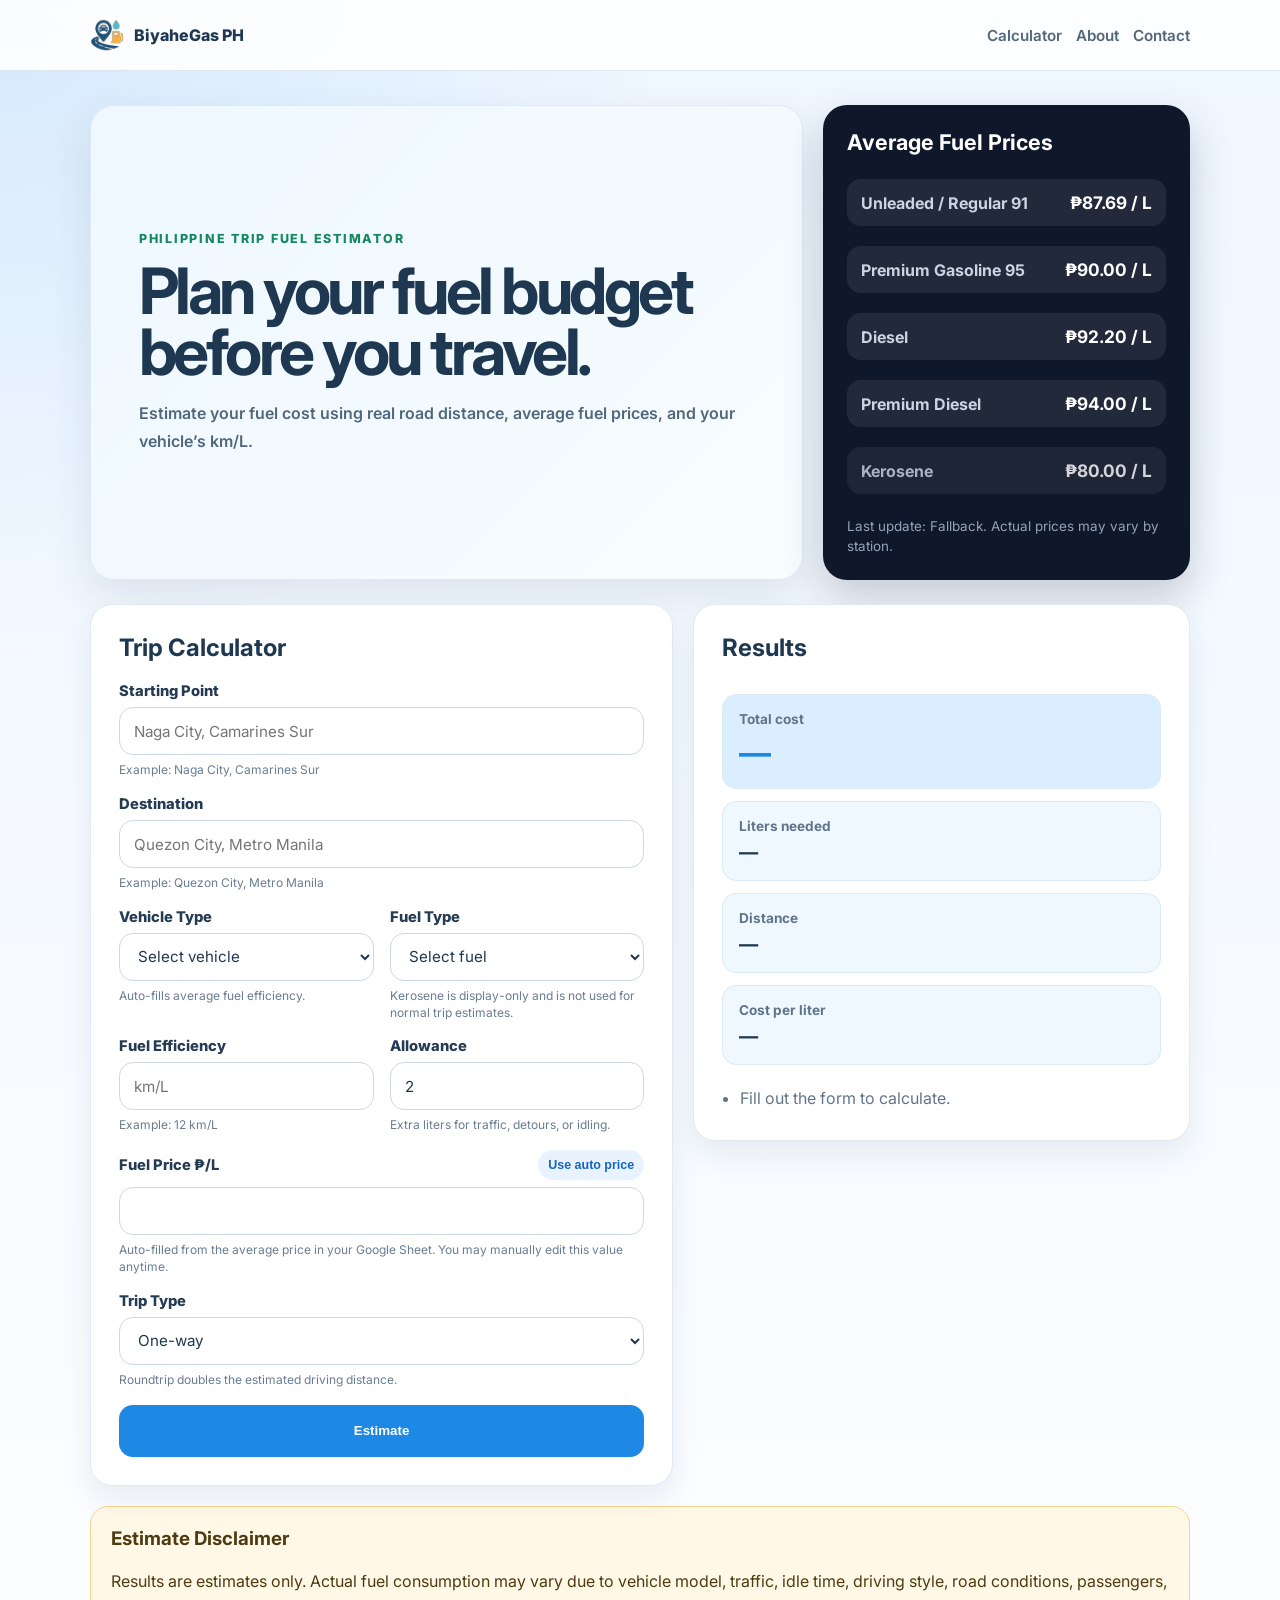
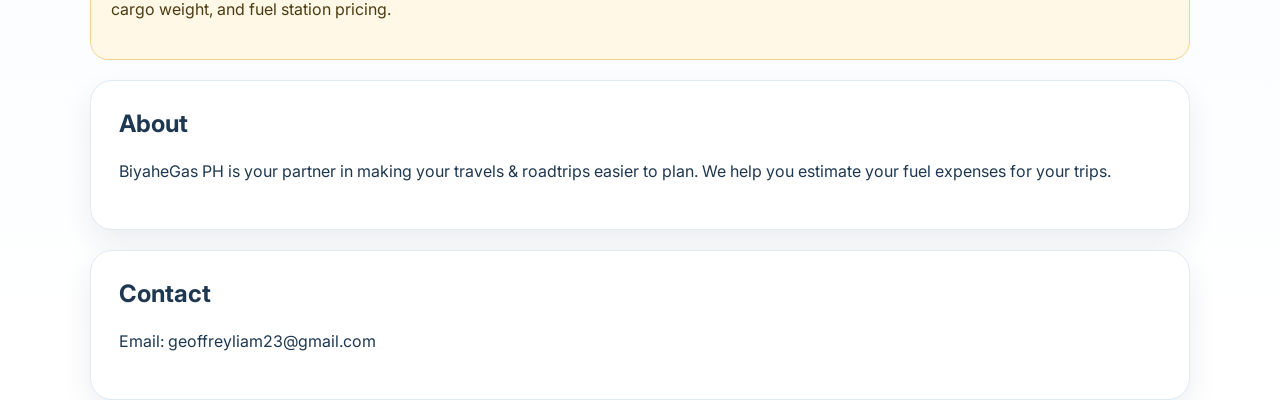
==== index.html @ b7830b13 "Add files via upload" ====
<!DOCTYPE html>
<html lang="en">
<head>
  <meta charset="UTF-8" />
  <meta name="viewport" content="width=device-width, initial-scale=1.0"/>
  <title>BiyaheGas PH</title>

  <link rel="icon" href="Photos/favicon.png" sizes="any">
  <link rel="apple-touch-icon" href="Photos/BG-Logo.png">

  <link href="https://fonts.googleapis.com/css2?family=Inter:wght@400;600;800&display=swap" rel="stylesheet">
  <link rel="stylesheet" href="style.css">
</head>

<body>

<header class="topbar">
  <div class="wrap topbar-inner">

    <a href="/" class="logo">
      <img src="Photos/BG-Icon-Transparent-Logo.svg" alt="BiyaheGas PH logo" class="logo-img">
      <span class="logo-text">BiyaheGas PH</span>
    </a>

    <nav>
      <a href="#calculator">Calculator</a>
      <a href="#about">About</a>
      <a href="#contact">Contact</a>
    </nav>

  </div>
</header>

<section class="hero wrap">
  <div class="hero-grid">

    <div class="hero-card">
      <p class="tag">PHILIPPINE TRIP FUEL ESTIMATOR</p>
      <h1>Plan your fuel budget before you travel.</h1>
      <p class="hero-text">
        Estimate your fuel cost using real road distance, average fuel prices, and your vehicle’s km/L.
      </p>
    </div>

    <div class="fuel-board">
      <h3>Average Fuel Prices</h3>

      <div class="price-row">
        <span>Unleaded / Regular 91</span>
        <strong id="boardUnleaded">—</strong>
      </div>

      <div class="price-row">
        <span>Premium Gasoline 95</span>
        <strong id="boardPremium">—</strong>
      </div>

      <div class="price-row">
        <span>Diesel</span>
        <strong id="boardDiesel">—</strong>
      </div>

      <div class="price-row">
        <span>Premium Diesel</span>
        <strong id="boardPremiumDiesel">—</strong>
      </div>

      <div class="price-row display-only">
        <span>Kerosene</span>
        <strong id="boardKerosene">—</strong>
      </div>

      <p id="boardUpdatedAt" class="board-note">
        Loading fuel prices...
      </p>
    </div>

  </div>
</section>

<section id="calculator" class="wrap main-grid">

  <div class="card">
    <h2>Trip Calculator</h2>

    <form id="tripForm">

      <div class="field full">
        <label for="origin">Starting Point</label>
        <input id="origin" required placeholder="Naga City, Camarines Sur">
        <small>Example: Naga City, Camarines Sur</small>
      </div>

      <div class="field full">
        <label for="destination">Destination</label>
        <input id="destination" required placeholder="Quezon City, Metro Manila">
        <small>Example: Quezon City, Metro Manila</small>
      </div>

      <div class="field">
        <label for="vehicleType">Vehicle Type</label>
        <select id="vehicleType" required>
          <option value="">Select vehicle</option>
          <option value="motorcycle">Motorcycle</option>
          <option value="tricycle">Tricycle</option>
          <option value="micro">Micro Car</option>
          <option value="hatchback">Hatchback</option>
          <option value="sedan">Sedan</option>
          <option value="wagon">Wagon</option>
          <option value="coupe">Coupe</option>
          <option value="crossover">Crossover</option>
          <option value="mpv">MPV</option>
          <option value="suv">SUV</option>
          <option value="pickup">Pick-Up</option>
          <option value="offroader">Off-Roader</option>
          <option value="van">Van</option>
          <option value="minibus">Mini Bus</option>
          <option value="bus">Bus</option>
          <option value="lighttruck">Light Truck</option>
          <option value="truck">Truck</option>
          <option value="heavytruck">Heavy Truck</option>
        </select>
        <small>Auto-fills average fuel efficiency.</small>
      </div>

      <div class="field">
        <label for="fuelType">Fuel Type</label>
        <select id="fuelType" required>
          <option value="">Select fuel</option>
          <option value="unleaded">Unleaded / Regular 91</option>
          <option value="premium">Premium Gasoline 95</option>
          <option value="diesel">Diesel</option>
          <option value="premium_diesel">Premium Diesel</option>
        </select>
        <small>Kerosene is display-only and is not used for normal trip estimates.</small>
      </div>

      <div class="input-row">
        <div class="field">
          <label for="kmPerLiter">Fuel Efficiency</label>
          <input id="kmPerLiter" type="number" min="1" step="0.1" placeholder="km/L" required>
          <small>Example: 12 km/L</small>
        </div>

        <div class="field">
          <label for="allowanceLiters">Allowance</label>
          <input id="allowanceLiters" type="number" min="0" step="0.1" value="2" required>
          <small>Extra liters for traffic, detours, or idling.</small>
        </div>
      </div>

      <div class="field full price-field">
        <div class="label-row">
          <label for="fuelPrice">Fuel Price ₱/L</label>
          <button id="resetAutoPriceBtn" type="button" class="small-btn">Use auto price</button>
        </div>

        <input id="fuelPrice" type="number" min="1" step="0.01" required>
        <small>
          Auto-filled from the average price in your Google Sheet. You may manually edit this value anytime.
        </small>
      </div>

      <div class="field full">
        <label for="tripType">Trip Type</label>
        <select id="tripType" required>
          <option value="one_way">One-way</option>
          <option value="roundtrip">Roundtrip</option>
        </select>
        <small>Roundtrip doubles the estimated driving distance.</small>
      </div>

      <button type="submit">Estimate</button>

    </form>

    <div id="errorBox" class="error-box hidden"></div>
  </div>

  <div class="card results">
    <h2>Results</h2>

    <div class="result-box main">
      <span>Total cost</span>
      <strong id="costValue">—</strong>
    </div>

    <div class="result-box">
      <span>Liters needed</span>
      <strong id="litersValue">—</strong>
    </div>

    <div class="result-box">
      <span>Distance</span>
      <strong id="distanceValue">—</strong>
    </div>

    <div class="result-box">
      <span>Cost per liter</span>
      <strong id="priceValue">—</strong>
    </div>

    <ul id="detailsList" class="details-list">
      <li>Fill out the form to calculate.</li>
    </ul>
  </div>

</section>

<section class="wrap disclaimer-box">
  <h3>Estimate Disclaimer</h3>
  <p>
    Results are estimates only. Actual fuel consumption may vary due to vehicle model,
    traffic, idle time, driving style, road conditions, passengers, cargo weight, and fuel station pricing.
  </p>
</section>

<section id="about" class="wrap card info-card">
  <h2>About</h2>
  <p>
    BiyaheGas PH is your partner in making your travels & roadtrips easier to plan. We help you estimate your fuel expenses for your trips.
  </p>
</section>

<section id="contact" class="wrap card info-card">
  <h2>Contact</h2>
  <p>Email: geoffreyliam23@gmail.com</p>
</section>

<script src="script.js"></script>

</body>
</html>
---- style.css ----
* {
  box-sizing: border-box;
}

.logo {
  display: flex;
  align-items: center;
  gap: 10px;
  text-decoration: none;
  color: inherit;
}

.logo-img {
  height: 34px;
  width: auto;
  display: block;
}

.logo-text {
  font-weight: 800;
  font-size: 1rem;
}

/* Mobile tweak */
@media (max-width: 640px) {
  .logo-img {
    height: 28px;
  }

  .logo-text {
    font-size: 0.95rem;
  }
}

html {
  scroll-behavior: smooth;
}

body {
  margin: 0;
  font-family: "Inter", sans-serif;
  background:
    radial-gradient(circle at top left, rgba(30, 136, 229, 0.12), transparent 28%),
    linear-gradient(#eef6ff, #ffffff);
  color: #1f3851;
}

.wrap {
  width: min(1100px, calc(100% - 28px));
  margin-inline: auto;
}

.topbar {
  position: sticky;
  top: 0;
  z-index: 10;
  background: rgba(255, 255, 255, 0.88);
  backdrop-filter: blur(10px);
  border-bottom: 1px solid #dde8f2;
}

.topbar-inner {
  min-height: 70px;
  display: flex;
  justify-content: space-between;
  align-items: center;
  gap: 14px;
}

.topbar h2 {
  margin: 0;
  font-size: 1.15rem;
}

nav {
  display: flex;
  flex-wrap: wrap;
  gap: 14px;
}

nav a {
  text-decoration: none;
  color: #52677c;
  font-weight: 600;
  font-size: 0.95rem;
}

.hero {
  margin-top: 34px;
  margin-bottom: 24px;
}

.hero-grid {
  display: grid;
  grid-template-columns: minmax(0, 1.65fr) minmax(280px, 0.85fr);
  gap: 20px;
  align-items: stretch;
}

.hero-card {
  background: linear-gradient(135deg, #eef8ff, #f7fcff);
  padding: clamp(28px, 5vw, 48px);
  border-radius: 24px;
  border: 1px solid #dbeaf5;
  box-shadow: 0 18px 40px rgba(31, 56, 81, 0.10);
  display: flex;
  flex-direction: column;
  justify-content: center;
}

.tag {
  margin: 0 0 14px;
  color: #16885f;
  font-size: 0.78rem;
  letter-spacing: 0.14em;
  font-weight: 800;
}

.hero h1 {
  margin: 0;
  font-size: clamp(2.35rem, 5vw, 4.7rem);
  line-height: 0.96;
  letter-spacing: -0.055em;
}

.hero-text {
  margin: 18px 0 0;
  max-width: 620px;
  color: #52677c;
  line-height: 1.7;
  font-weight: 600;
}

.fuel-board {
  background: #0f172a;
  color: white;
  padding: 24px;
  border-radius: 24px;
  box-shadow: 0 18px 40px rgba(15, 23, 42, 0.20);
  display: flex;
  flex-direction: column;
  justify-content: center;
  min-width: 0;
}

.fuel-board h3 {
  margin: 0 0 14px;
  font-size: 1.35rem;
}

.price-row {
  display: grid;
  grid-template-columns: minmax(0, 1fr) auto;
  align-items: center;
  gap: 12px;
  margin: 10px 0;
  padding: 13px 14px;
  background: rgba(255, 255, 255, 0.08);
  border-radius: 14px;
  min-width: 0;
}

.price-row.display-only {
  opacity: 0.82;
}

.price-row span {
  color: #cbd5e1;
  font-weight: 700;
  min-width: 0;
  overflow-wrap: anywhere;
}

.price-row strong {
  color: #ffffff;
  font-size: clamp(0.95rem, 2vw, 1.08rem);
  white-space: nowrap;
  text-align: right;
}

.board-note {
  margin: 12px 0 0;
  color: #94a3b8;
  font-size: 0.84rem;
  line-height: 1.5;
}

.main-grid {
  display: grid;
  grid-template-columns: minmax(0, 1.08fr) minmax(300px, 0.92fr);
  gap: 20px;
  margin-top: 20px;
  align-items: start;
}

.card {
  background: white;
  padding: clamp(20px, 3vw, 28px);
  border-radius: 22px;
  border: 1px solid #dfeaf3;
  box-shadow: 0 14px 30px rgba(31, 56, 81, 0.08);
}

.card h2 {
  margin-top: 0;
}

form {
  display: grid;
  grid-template-columns: repeat(2, minmax(0, 1fr));
  gap: 16px;
}

.field {
  min-width: 0;
  display: flex;
  flex-direction: column;
  gap: 7px;
}

.field.full {
  grid-column: 1 / -1;
}

.input-row {
  grid-column: 1 / -1;
  display: grid;
  grid-template-columns: repeat(2, minmax(0, 1fr));
  gap: 16px;
}

.label-row {
  display: flex;
  justify-content: space-between;
  align-items: center;
  gap: 12px;
}

label {
  font-weight: 800;
  color: #243b53;
  font-size: 0.92rem;
}

input,
select {
  width: 100%;
  min-width: 0;
  height: 48px;
  padding: 0 14px;
  border-radius: 14px;
  border: 1px solid #ccd8e3;
  font: inherit;
  font-size: 0.95rem;
  background: white;
  color: #1f3851;
  outline: none;
}

input:focus,
select:focus {
  border-color: #1e88e5;
  box-shadow: 0 0 0 4px rgba(30, 136, 229, 0.12);
}

small {
  font-size: 0.75rem;
  color: #697d91;
  line-height: 1.4;
}

button {
  grid-column: 1 / -1;
  min-height: 52px;
  padding: 14px;
  background: #1e88e5;
  color: white;
  border: none;
  border-radius: 14px;
  font-weight: 800;
  cursor: pointer;
}

button:hover {
  background: #1565c0;
}

.small-btn {
  grid-column: auto;
  min-height: auto;
  padding: 8px 10px;
  border-radius: 999px;
  background: #e8f3ff;
  color: #1565c0;
  font-size: 0.78rem;
  white-space: nowrap;
}

.small-btn:hover {
  background: #d7ebff;
}

.results {
  display: flex;
  flex-direction: column;
  gap: 12px;
}

.result-box {
  background: #f0f8ff;
  padding: 16px;
  border-radius: 14px;
  border: 1px solid #dbeaf5;
}

.result-box span {
  display: block;
  font-size: 0.85rem;
  color: #61758a;
  font-weight: 700;
  margin-bottom: 6px;
}

.result-box strong {
  font-size: 1.2rem;
  overflow-wrap: anywhere;
}

.result-box.main {
  background: #dbeeff;
}

.result-box.main strong {
  font-size: clamp(1.7rem, 4vw, 2rem);
  color: #1e88e5;
}

.details-list {
  margin: 8px 0 0;
  padding-left: 18px;
  color: #61758a;
  line-height: 1.7;
}

.disclaimer-box,
.info-card {
  margin-top: 20px;
}

.disclaimer-box {
  padding: 20px;
  border-radius: 18px;
  background: #fff8e6;
  border: 1px solid #f3d48b;
  color: #4d3b12;
}

.disclaimer-box h3 {
  margin-top: 0;
}

.disclaimer-box p,
.info-card p {
  line-height: 1.7;
}

.error-box {
  margin-top: 16px;
  padding: 12px 14px;
  border-radius: 12px;
  background: #ffe5e5;
  color: #b32626;
  border: 1px solid #ffc7c7;
}

.hidden {
  display: none;
}

@media (max-width: 900px) {
  .hero-grid,
  .main-grid {
    grid-template-columns: 1fr;
  }

  .fuel-board {
    order: 2;
  }
}

@media (max-width: 640px) {
  .wrap {
    width: min(100% - 18px, 1100px);
  }

  .topbar-inner {
    flex-direction: column;
    align-items: flex-start;
    padding: 12px 0;
  }

  nav {
    gap: 10px;
  }

  nav a {
    font-size: 0.88rem;
  }

  .hero {
    margin-top: 18px;
  }

  form,
  .input-row {
    grid-template-columns: 1fr;
  }

  .label-row {
    flex-direction: column;
    align-items: flex-start;
  }

  .price-row {
    grid-template-columns: 1fr;
    gap: 4px;
  }

  .price-row strong {
    text-align: left;
    white-space: normal;
  }
}
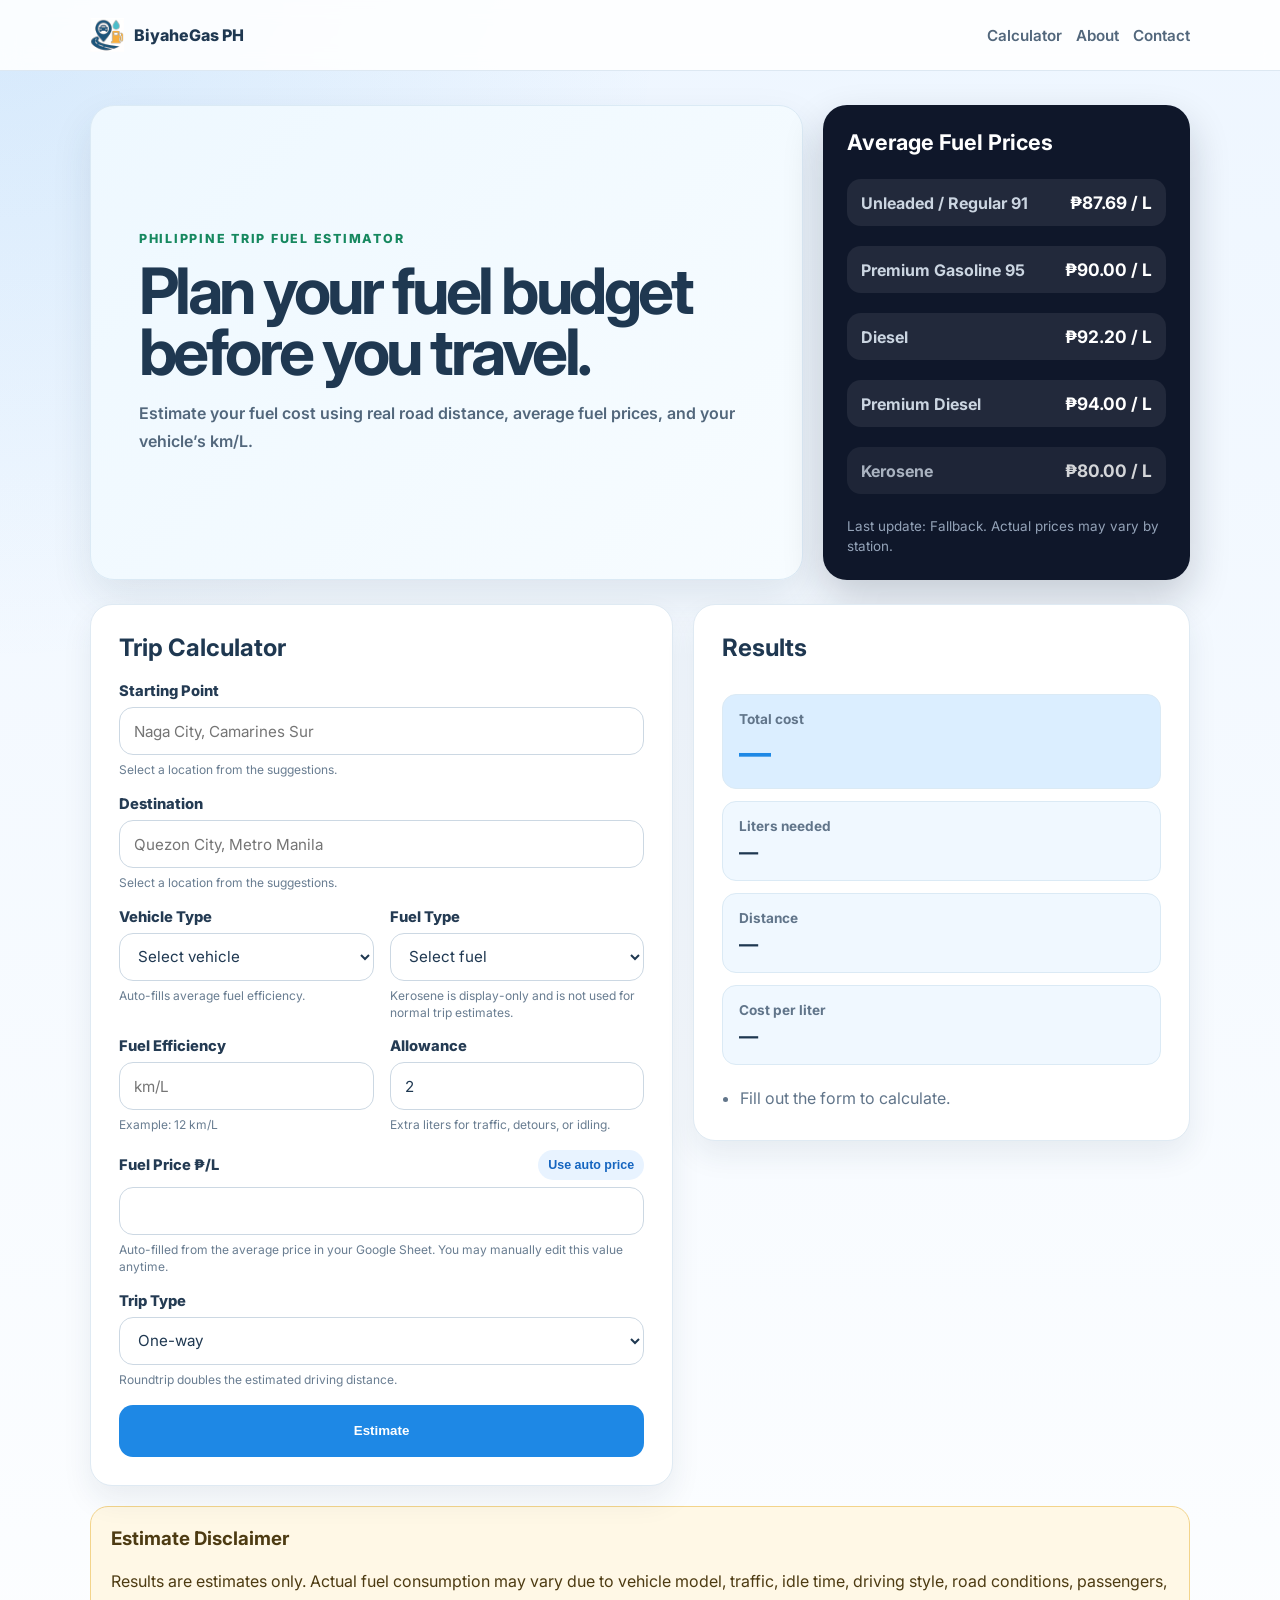
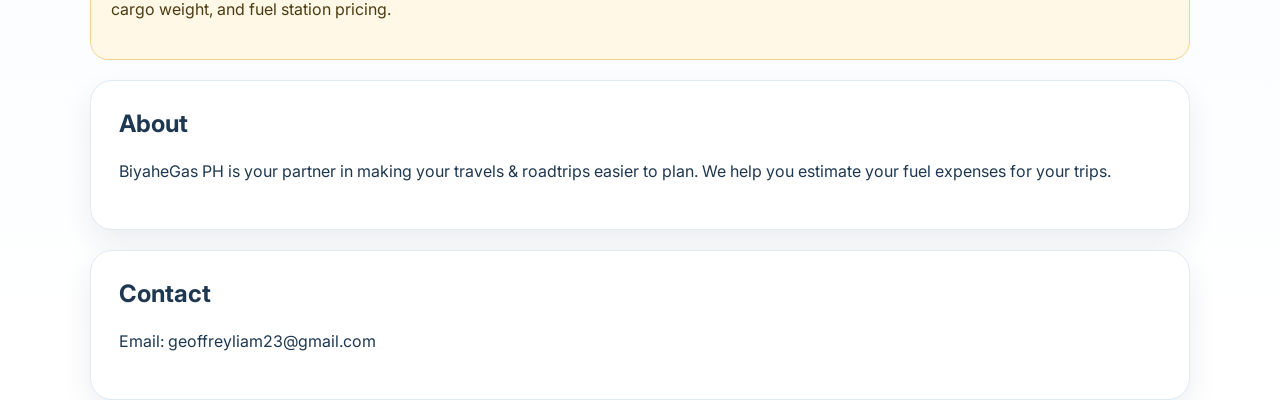
==== commit 5d53d8e3: "Add files via upload" ====
--- a/index.html
+++ b/index.html
@@ -87,14 +87,44 @@
 
       <div class="field full">
         <label for="origin">Starting Point</label>
-        <input id="origin" required placeholder="Naga City, Camarines Sur">
-        <small>Example: Naga City, Camarines Sur</small>
+
+        <div class="autocomplete-wrapper">
+          <input
+            id="origin"
+            type="text"
+            autocomplete="off"
+            required
+            placeholder="Naga City, Camarines Sur"
+          >
+
+          <div id="originSuggestions" class="suggestions"></div>
+        </div>
+
+        <input type="hidden" id="originLat">
+        <input type="hidden" id="originLng">
+
+        <small>Select a location from the suggestions.</small>
       </div>
 
       <div class="field full">
         <label for="destination">Destination</label>
-        <input id="destination" required placeholder="Quezon City, Metro Manila">
-        <small>Example: Quezon City, Metro Manila</small>
+
+        <div class="autocomplete-wrapper">
+          <input
+            id="destination"
+            type="text"
+            autocomplete="off"
+            required
+            placeholder="Quezon City, Metro Manila"
+          >
+
+          <div id="destinationSuggestions" class="suggestions"></div>
+        </div>
+
+        <input type="hidden" id="destinationLat">
+        <input type="hidden" id="destinationLng">
+
+        <small>Select a location from the suggestions.</small>
       </div>
 
       <div class="field">
--- a/style.css
+++ b/style.css
@@ -430,4 +430,39 @@
     text-align: left;
     white-space: normal;
   }
+}
+
+.autocomplete-wrapper {
+  position: relative;
+}
+
+.suggestions {
+  position: absolute;
+  top: calc(100% + 6px);
+  left: 0;
+  right: 0;
+  background: white;
+  border: 1px solid #dbe4ee;
+  border-radius: 14px;
+  overflow: hidden;
+  z-index: 20;
+  box-shadow: 0 12px 28px rgba(0,0,0,0.08);
+  display: none;
+  max-height: 260px;
+  overflow-y: auto;
+}
+
+.suggestion-item {
+  padding: 12px 14px;
+  cursor: pointer;
+  border-bottom: 1px solid #eef2f7;
+  font-size: 0.94rem;
+}
+
+.suggestion-item:hover {
+  background: #f3f8ff;
+}
+
+.suggestion-item:last-child {
+  border-bottom: none;
 }
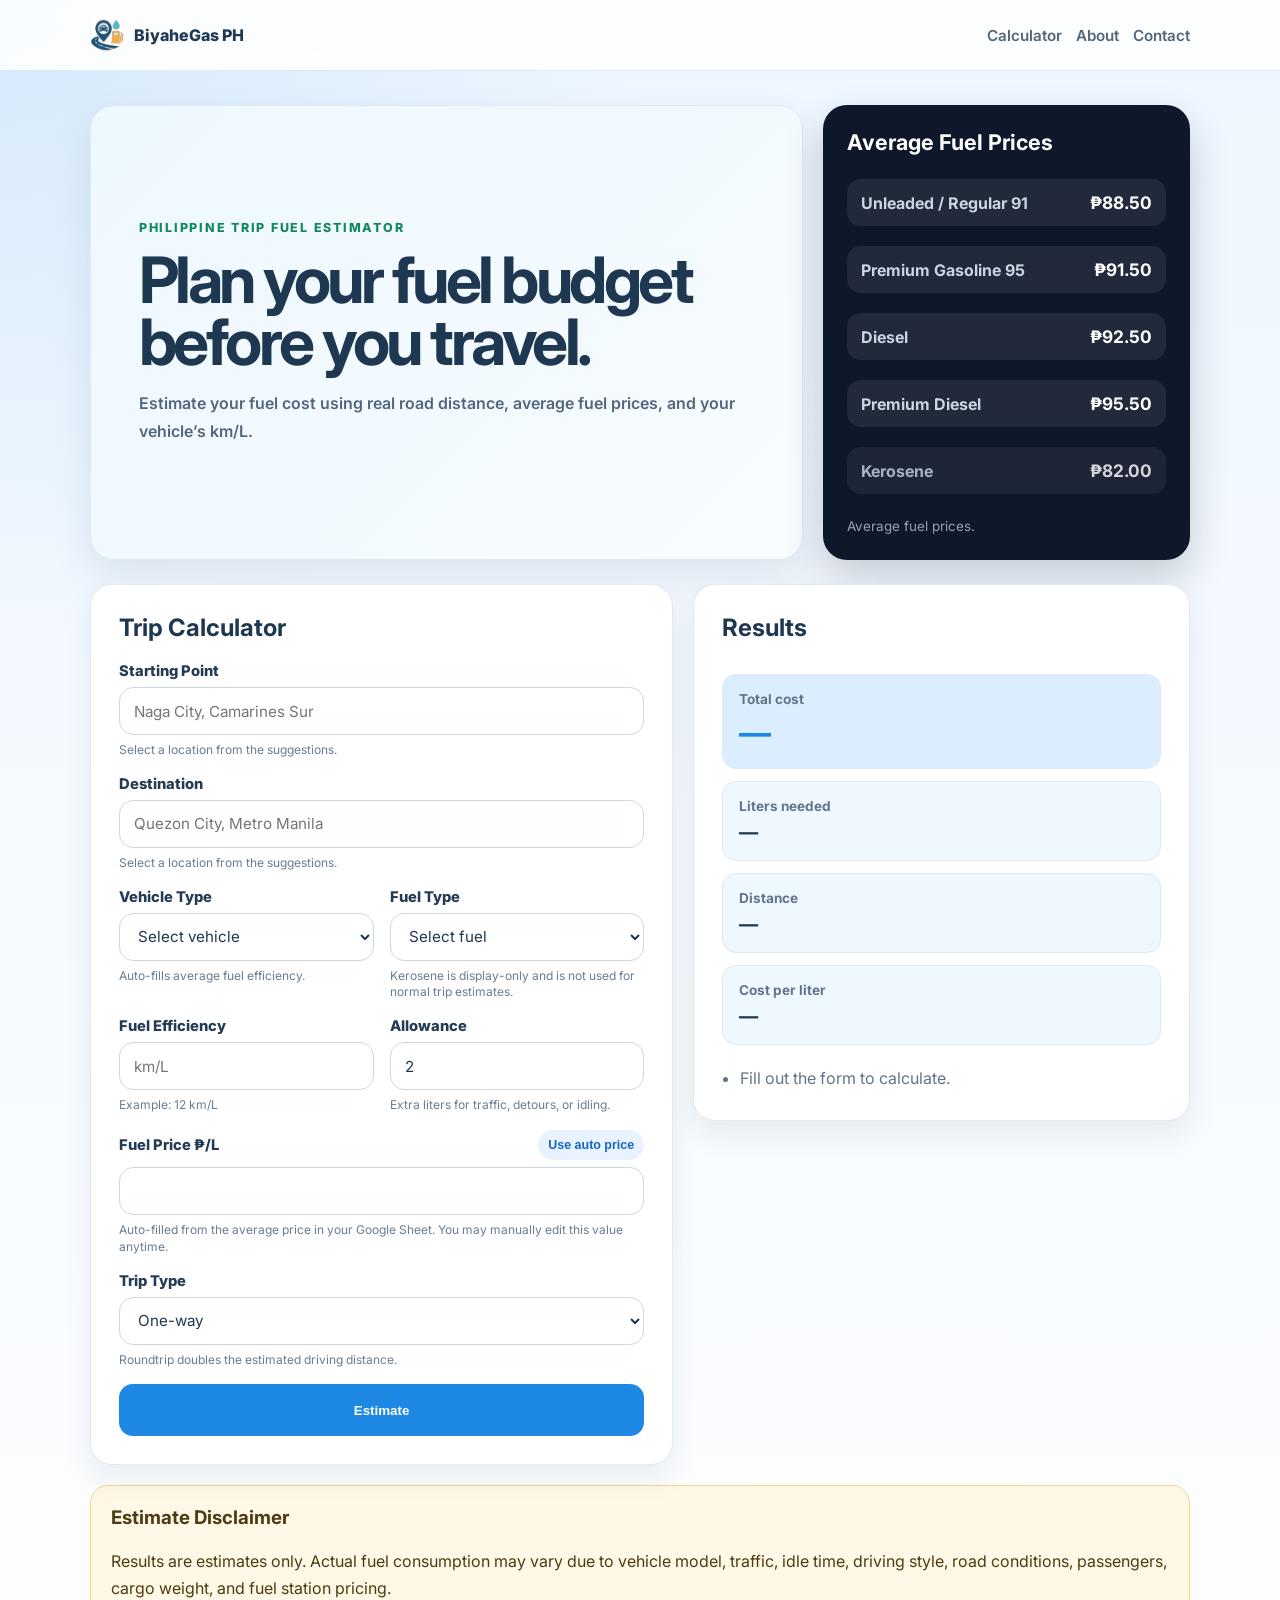
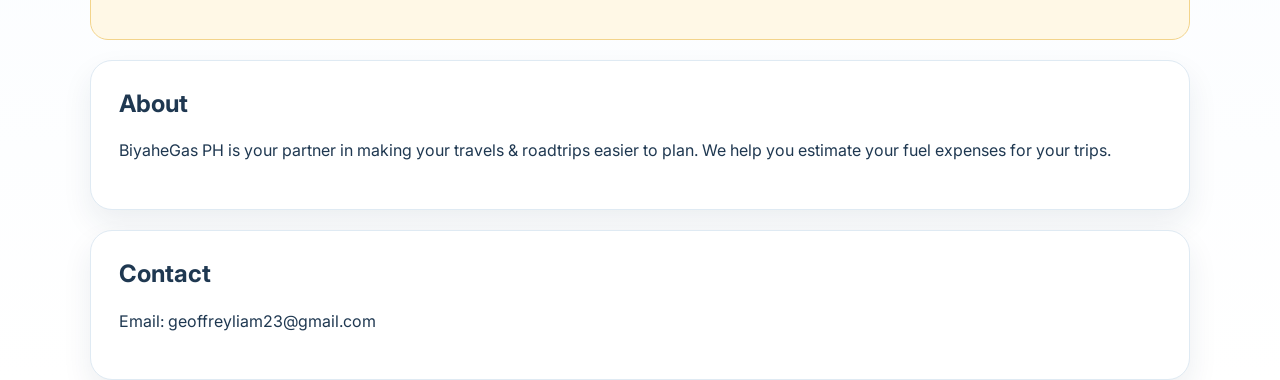
==== commit fb2ea447: "Add files via upload" ====
--- a/index.html
+++ b/index.html
@@ -3,7 +3,7 @@
 <head>
   <meta charset="UTF-8" />
   <meta name="viewport" content="width=device-width, initial-scale=1.0"/>
-  <title>BiyaheGas PH</title>
+  <title>BiyaheGas</title>
 
   <link rel="icon" href="Photos/favicon.png" sizes="any">
   <link rel="apple-touch-icon" href="Photos/BG-Logo.png">
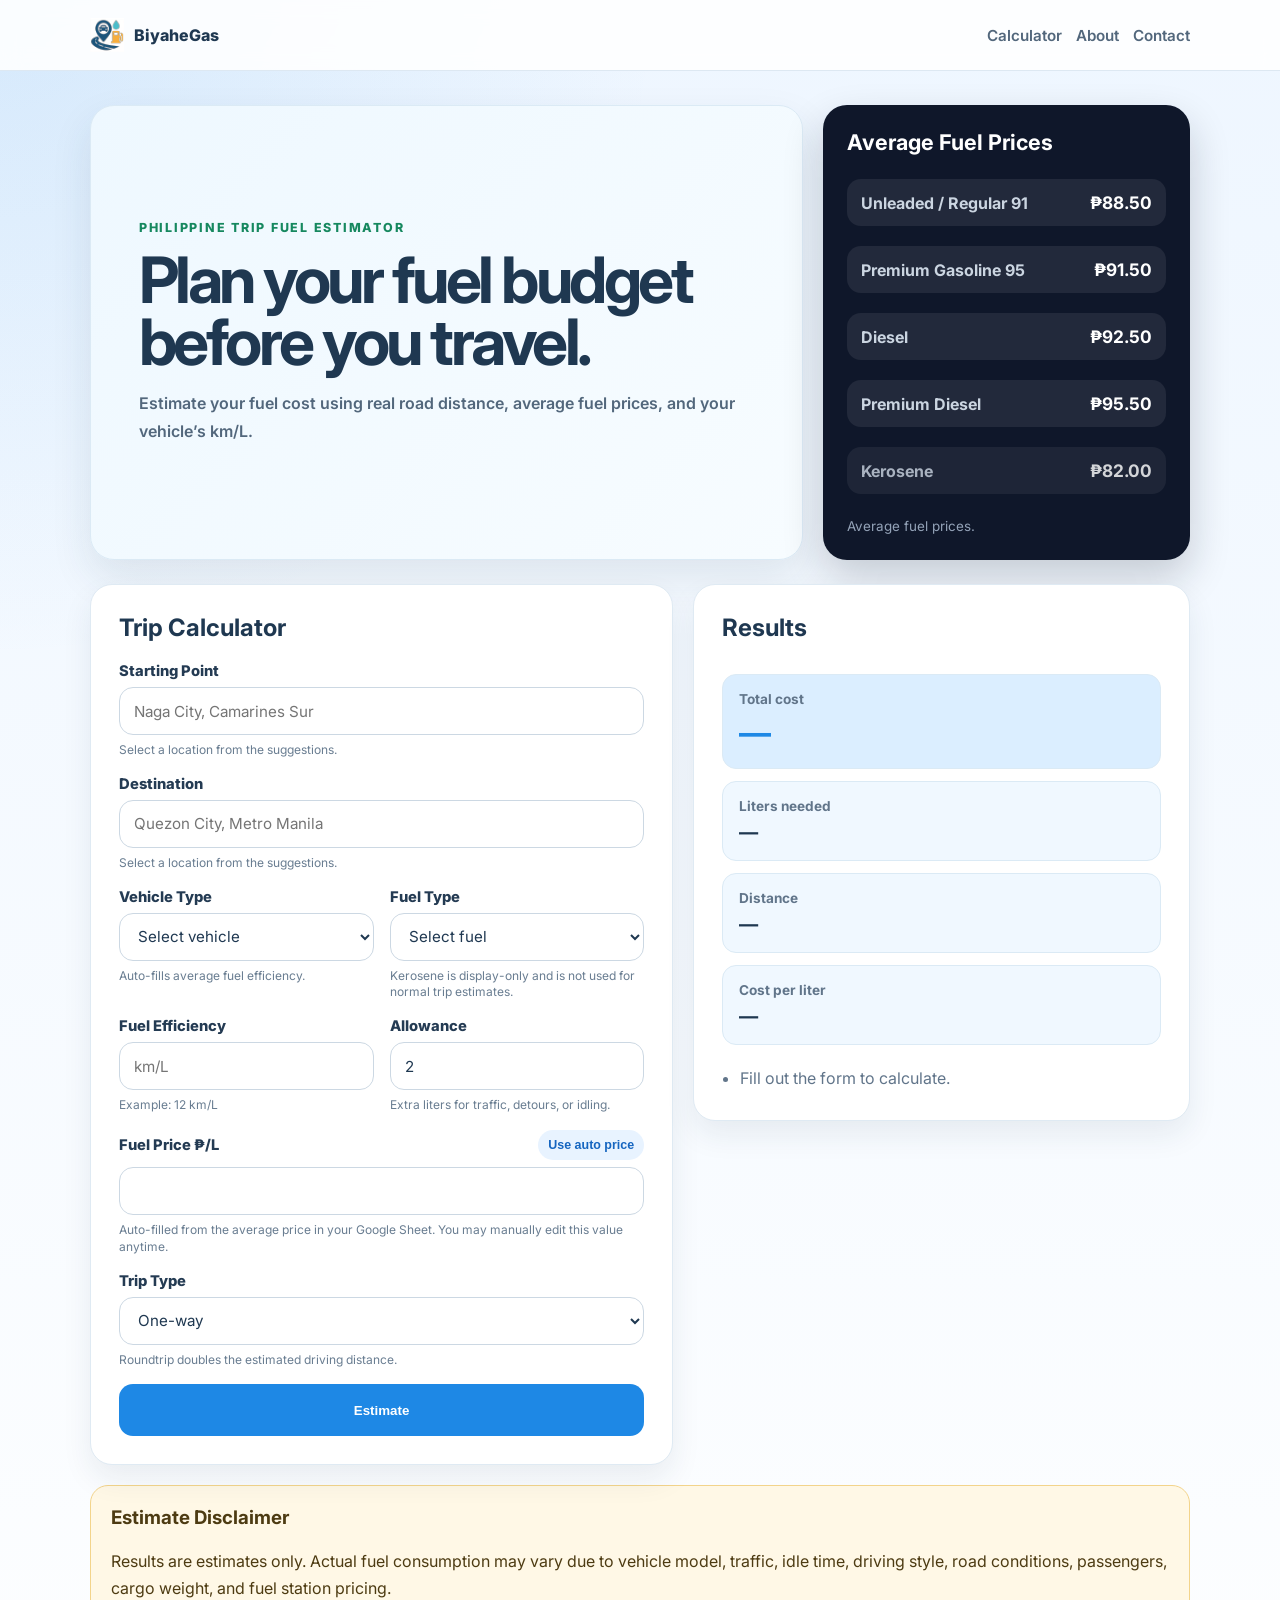
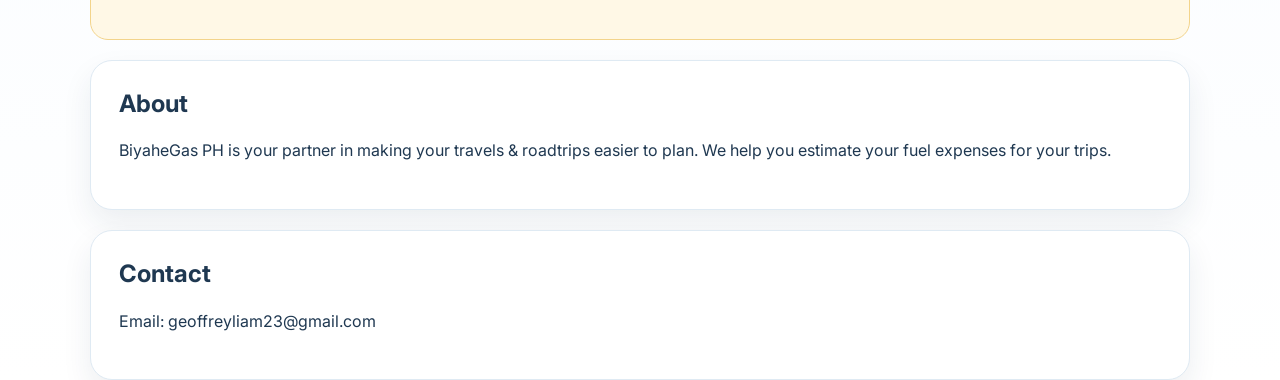
==== commit 19e3150f: "Add files via upload" ====
--- a/index.html
+++ b/index.html
@@ -18,8 +18,8 @@
   <div class="wrap topbar-inner">
 
     <a href="/" class="logo">
-      <img src="Photos/BG-Icon-Transparent-Logo.svg" alt="BiyaheGas PH logo" class="logo-img">
-      <span class="logo-text">BiyaheGas PH</span>
+      <img src="Photos/BG-Icon-Transparent-Logo.svg" alt="BiyaheGas logo" class="logo-img">
+      <span class="logo-text">BiyaheGas</span>
     </a>
 
     <nav>
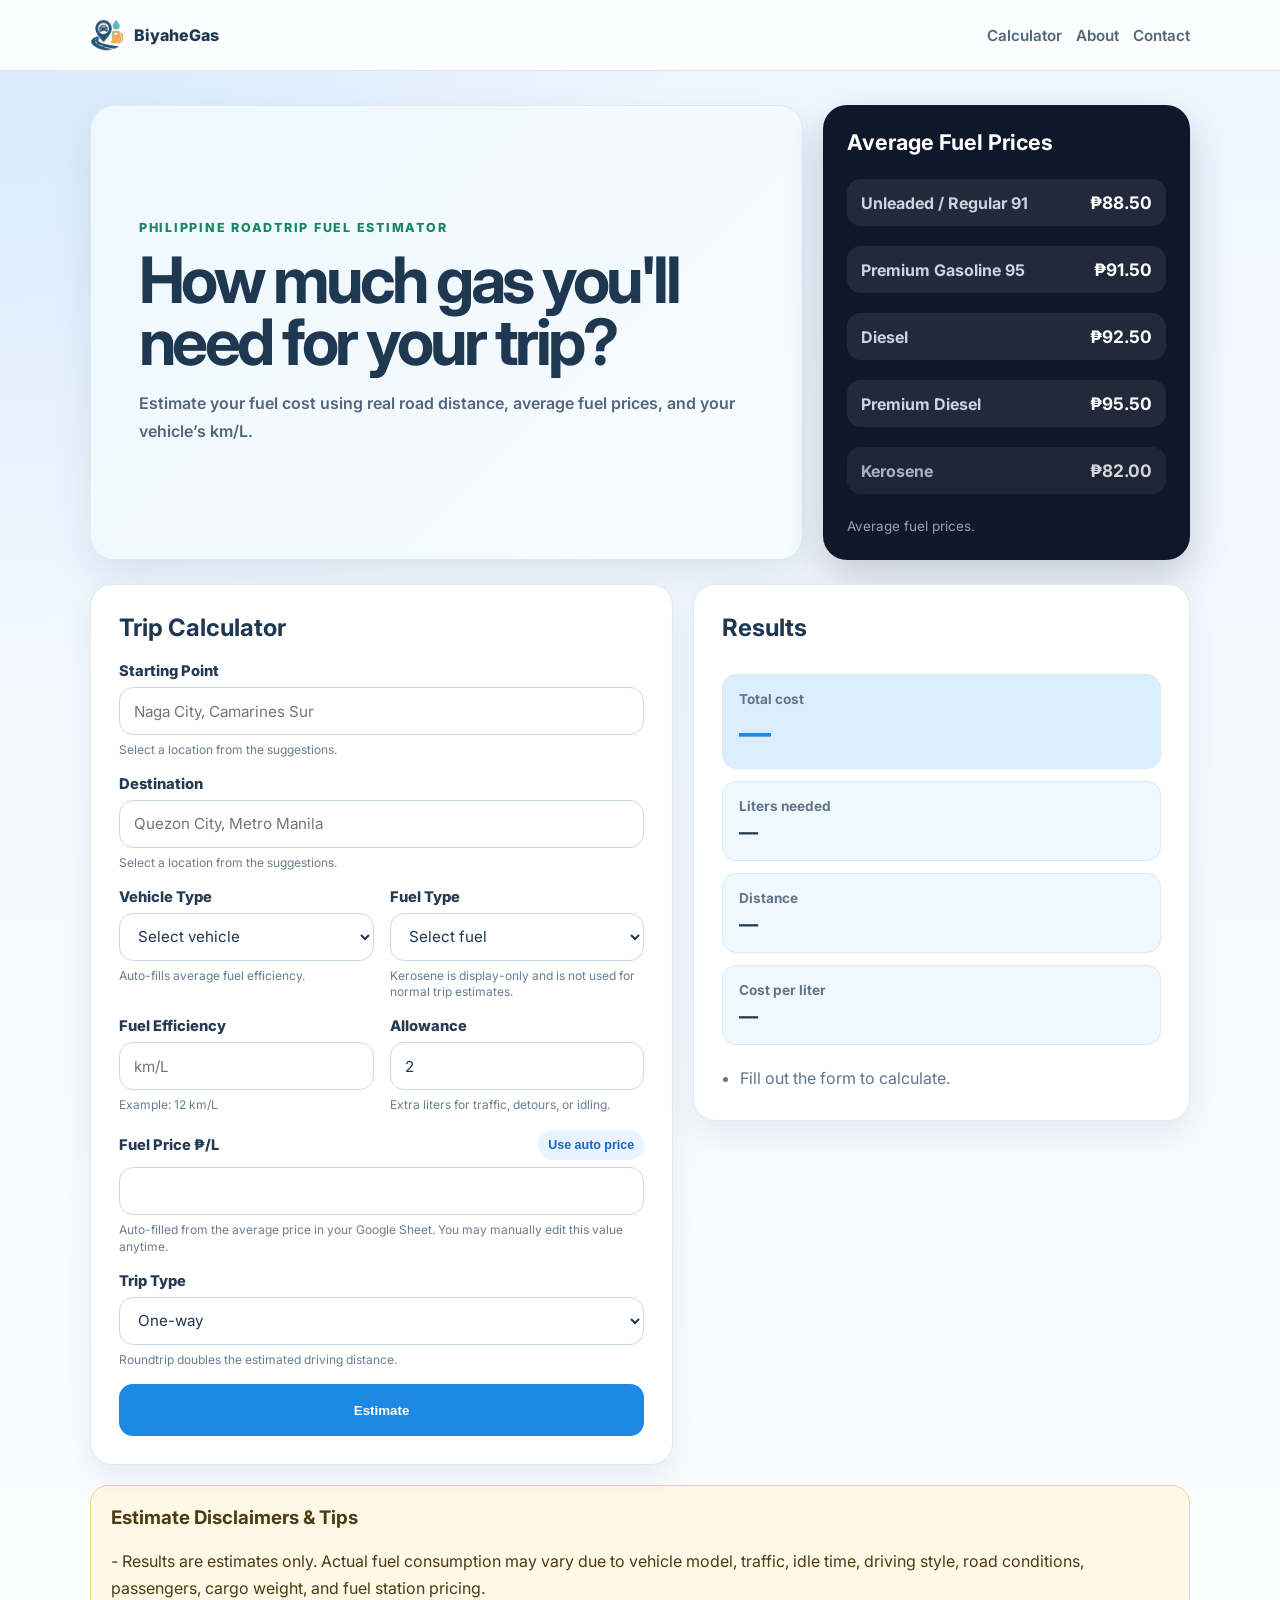
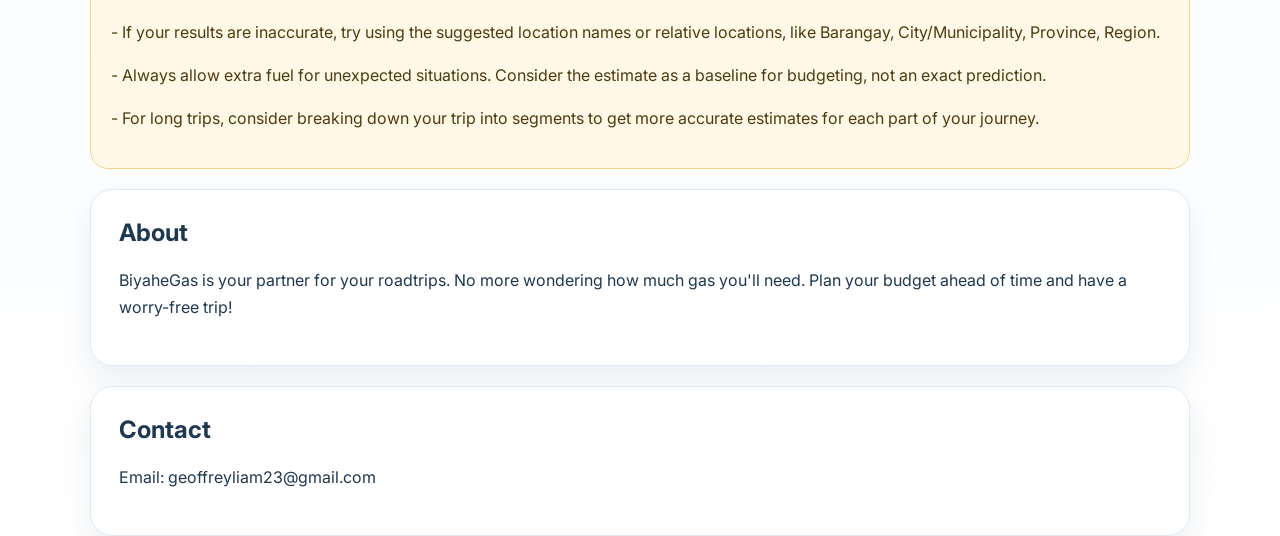
==== commit 76fd02c3: "Add files via upload" ====
--- a/index.html
+++ b/index.html
@@ -35,8 +35,8 @@
   <div class="hero-grid">
 
     <div class="hero-card">
-      <p class="tag">PHILIPPINE TRIP FUEL ESTIMATOR</p>
-      <h1>Plan your fuel budget before you travel.</h1>
+      <p class="tag">PHILIPPINE ROADTRIP FUEL ESTIMATOR</p>
+      <h1>How much gas you'll need for your trip? </h1>
       <p class="hero-text">
         Estimate your fuel cost using real road distance, average fuel prices, and your vehicle’s km/L.
       </p>
@@ -238,17 +238,26 @@
 </section>
 
 <section class="wrap disclaimer-box">
-  <h3>Estimate Disclaimer</h3>
-  <p>
-    Results are estimates only. Actual fuel consumption may vary due to vehicle model,
+  <h3>Estimate Disclaimers & Tips</h3>
+  <p>
+    - Results are estimates only. Actual fuel consumption may vary due to vehicle model,
     traffic, idle time, driving style, road conditions, passengers, cargo weight, and fuel station pricing.
+  </p>
+  <P>
+    - If your results are inaccurate, try using the suggested location names or relative locations, like Barangay, City/Municipality, Province, Region.
+  </P>
+  <p>
+    - Always allow extra fuel for unexpected situations. Consider the estimate as a baseline for budgeting, not an exact prediction.
+  </p>
+  <p>
+    - For long trips, consider breaking down your trip into segments to get more accurate estimates for each part of your journey.
   </p>
 </section>
 
 <section id="about" class="wrap card info-card">
   <h2>About</h2>
   <p>
-    BiyaheGas PH is your partner in making your travels & roadtrips easier to plan. We help you estimate your fuel expenses for your trips.
+    BiyaheGas is your partner for your roadtrips. No more wondering how much gas you'll need. Plan your budget ahead of time and have a worry-free trip!
   </p>
 </section>
 
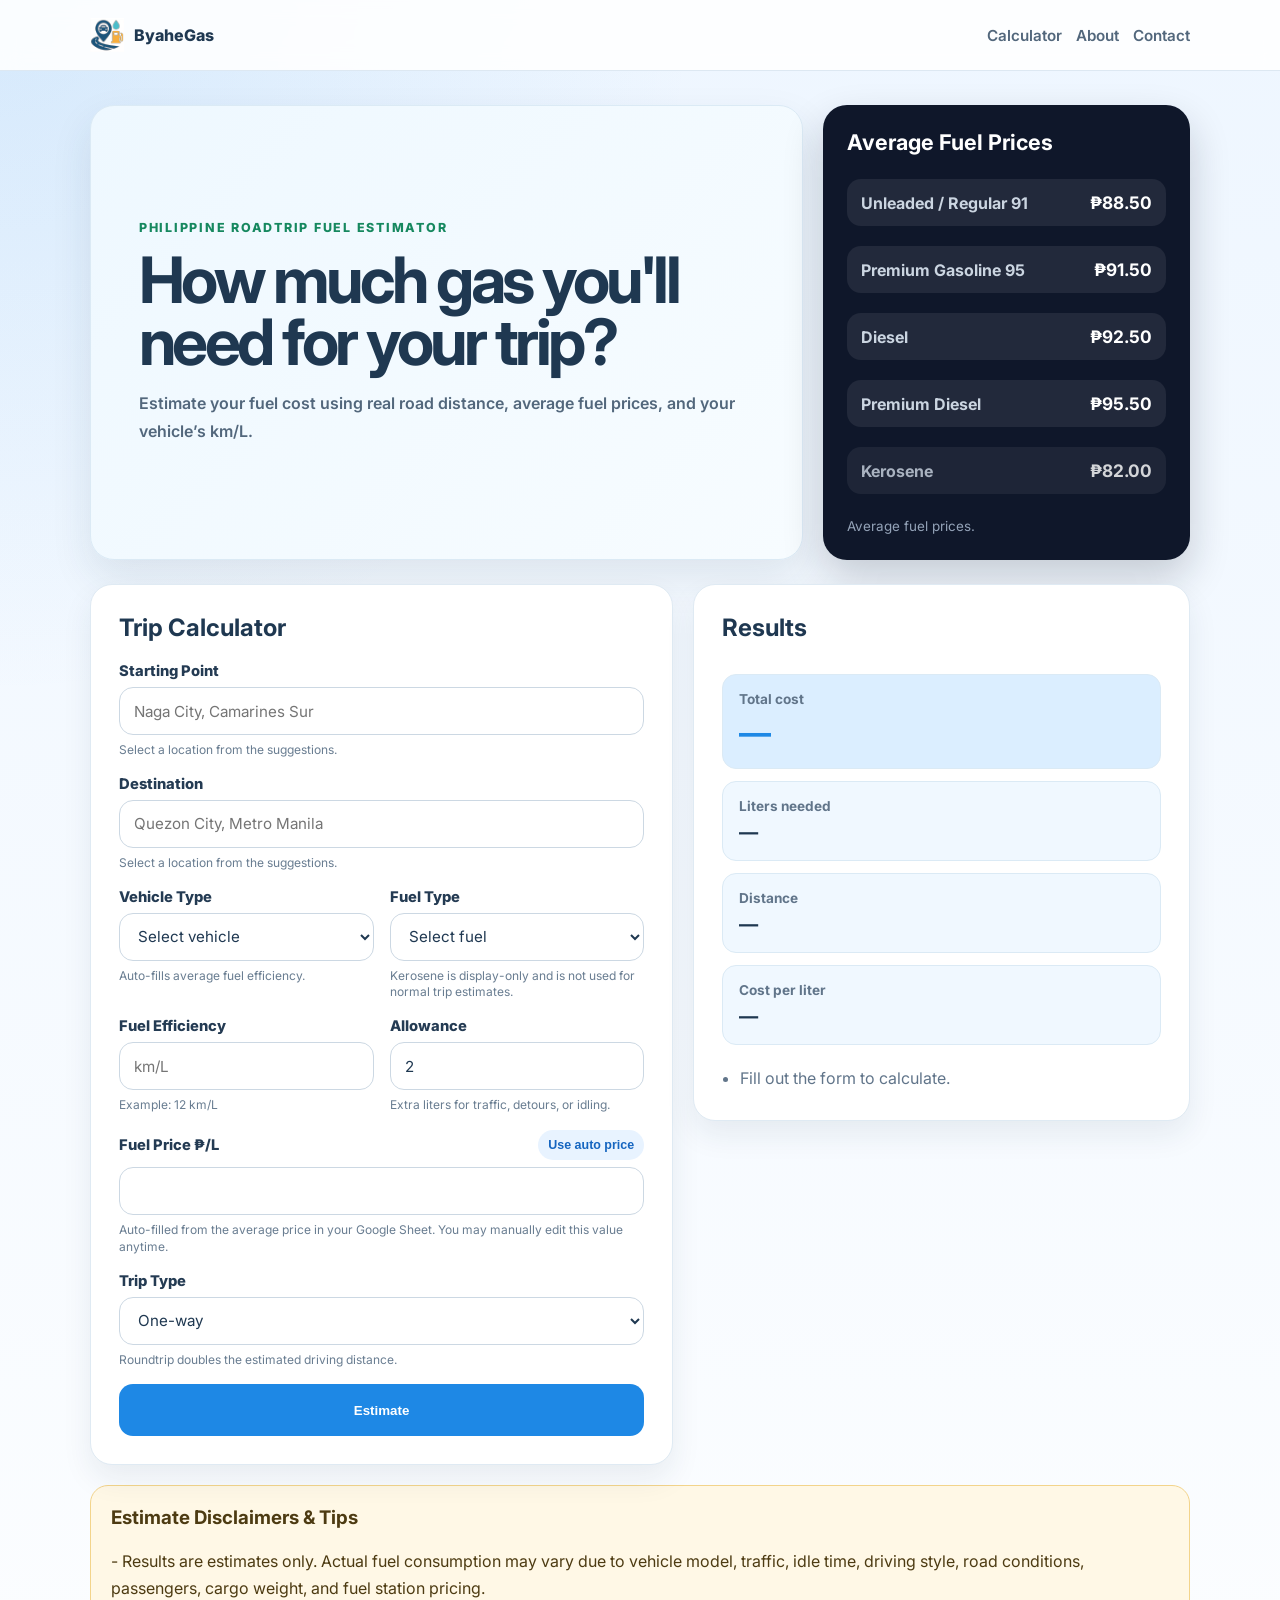
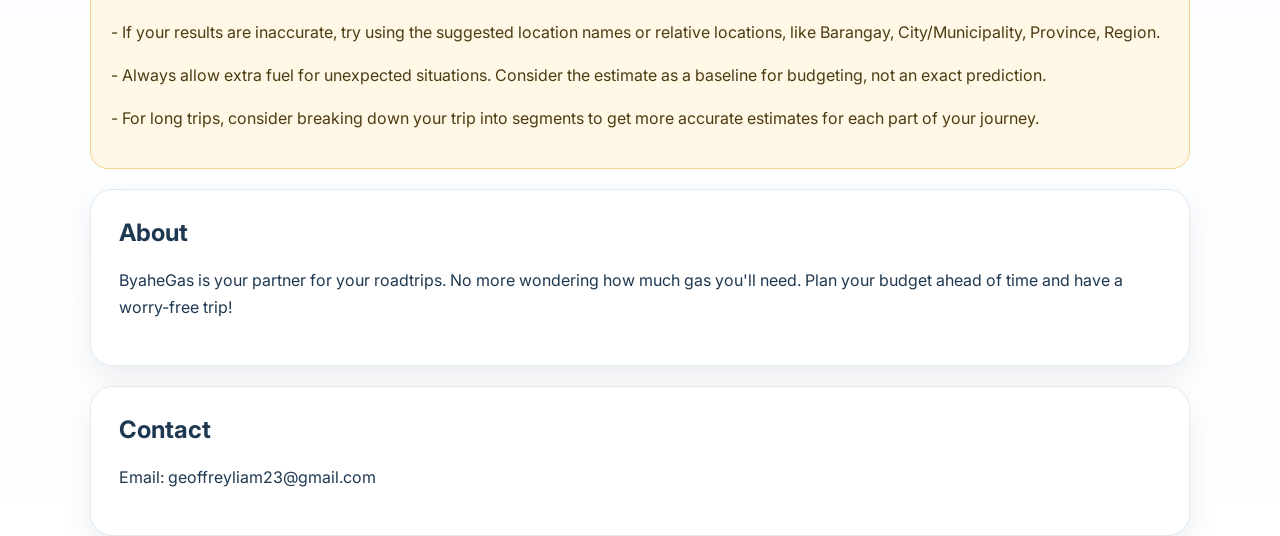
==== commit 90283218: "Add files via upload" ====
--- a/index.html
+++ b/index.html
@@ -3,7 +3,7 @@
 <head>
   <meta charset="UTF-8" />
   <meta name="viewport" content="width=device-width, initial-scale=1.0"/>
-  <title>BiyaheGas</title>
+  <title>ByaheGas</title>
 
   <link rel="icon" href="Photos/favicon.png" sizes="any">
   <link rel="apple-touch-icon" href="Photos/BG-Logo.png">
@@ -19,7 +19,7 @@
 
     <a href="/" class="logo">
       <img src="Photos/BG-Icon-Transparent-Logo.svg" alt="BiyaheGas logo" class="logo-img">
-      <span class="logo-text">BiyaheGas</span>
+      <span class="logo-text">ByaheGas</span>
     </a>
 
     <nav>
@@ -257,7 +257,7 @@
 <section id="about" class="wrap card info-card">
   <h2>About</h2>
   <p>
-    BiyaheGas is your partner for your roadtrips. No more wondering how much gas you'll need. Plan your budget ahead of time and have a worry-free trip!
+    ByaheGas is your partner for your roadtrips. No more wondering how much gas you'll need. Plan your budget ahead of time and have a worry-free trip!
   </p>
 </section>
 
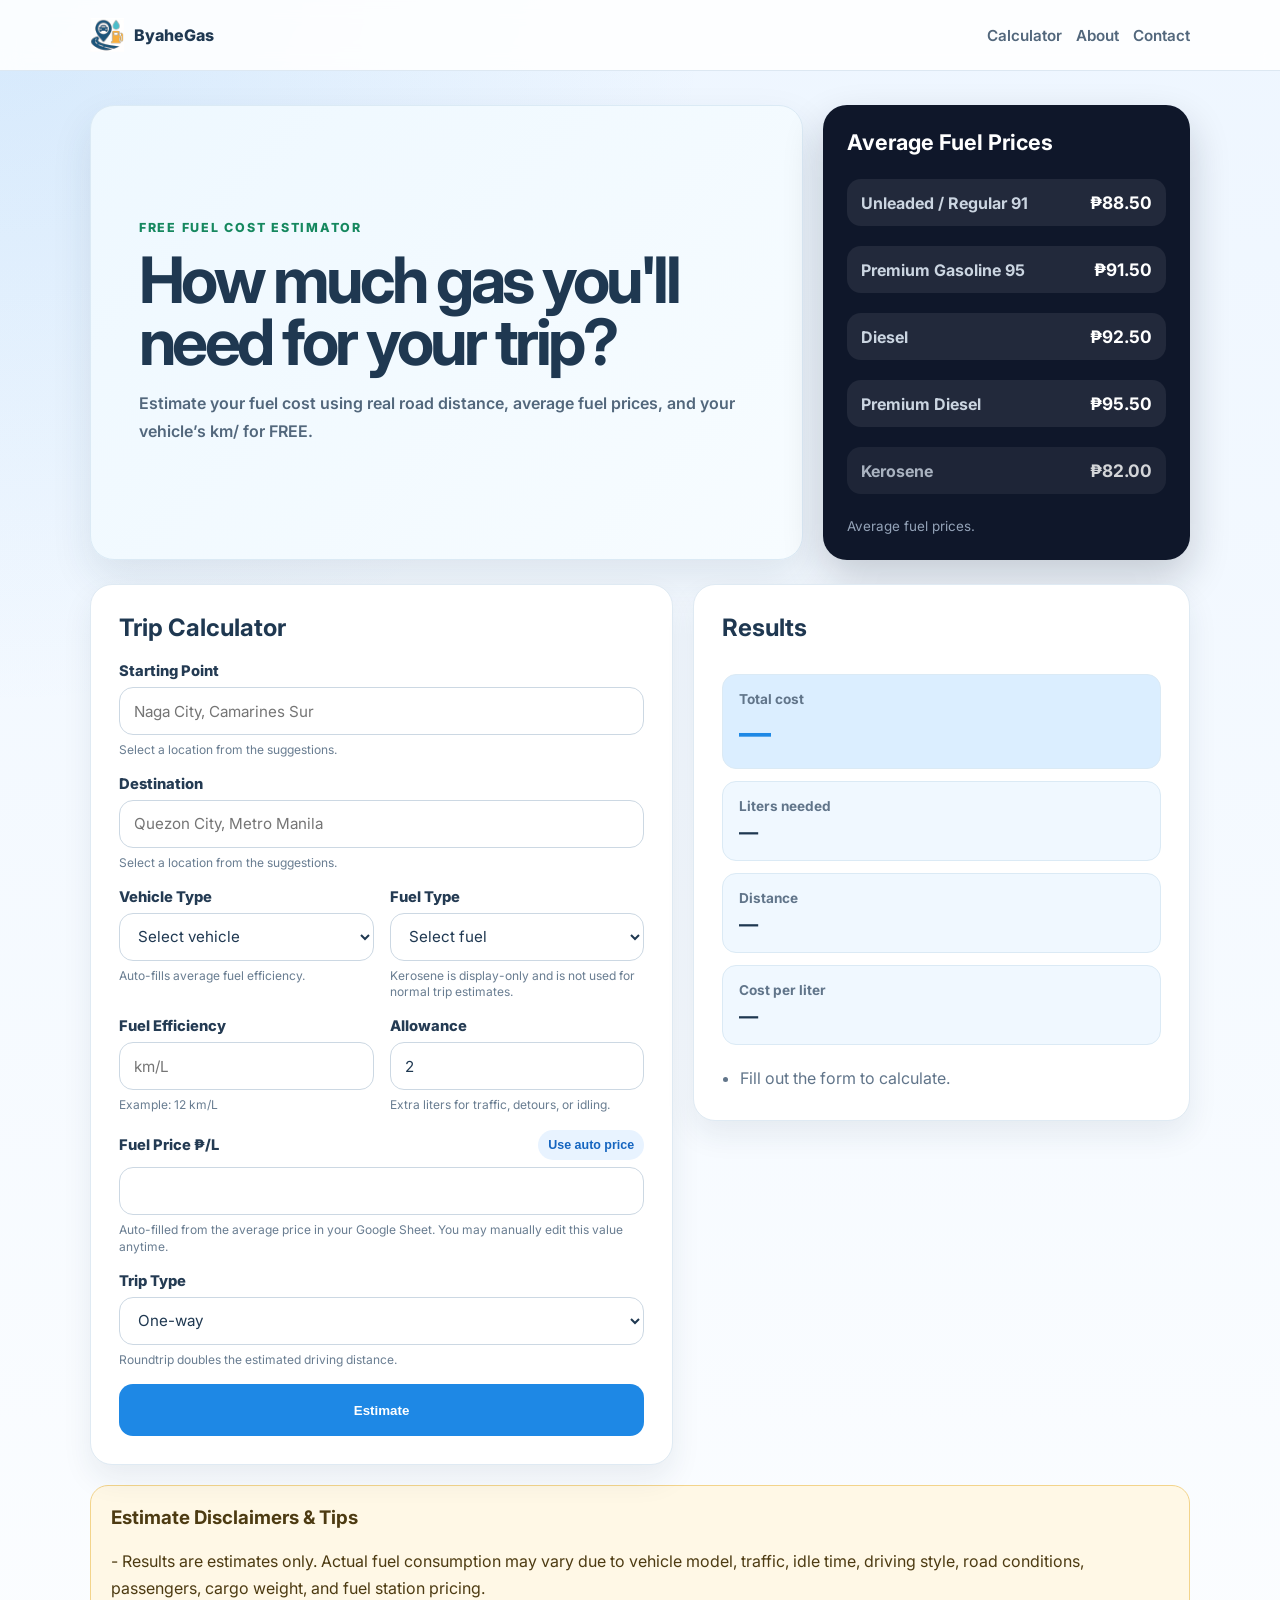
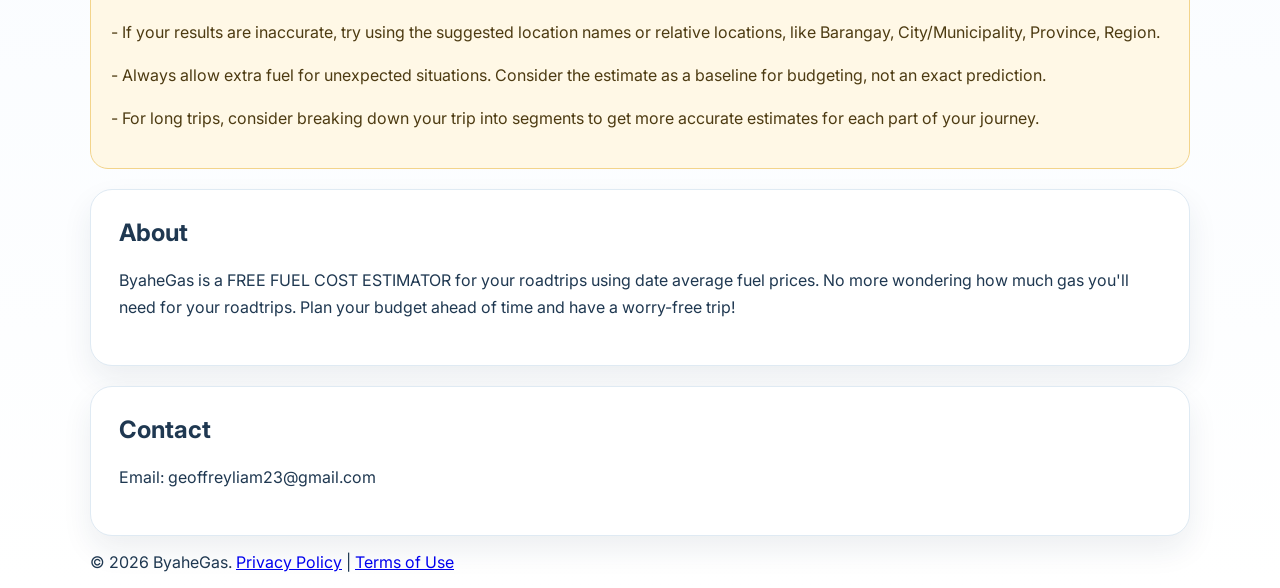
==== commit eb869c17: "Add files via upload" ====
--- a/index.html
+++ b/index.html
@@ -10,6 +10,7 @@
 
   <link href="https://fonts.googleapis.com/css2?family=Inter:wght@400;600;800&display=swap" rel="stylesheet">
   <link rel="stylesheet" href="style.css">
+  <script async src="https://pagead2.googlesyndication.com/pagead/js/adsbygoogle.js?client=ca-pub-5799856197009282" crossorigin="anonymous"></script>
 </head>
 
 <body>
@@ -35,10 +36,10 @@
   <div class="hero-grid">
 
     <div class="hero-card">
-      <p class="tag">PHILIPPINE ROADTRIP FUEL ESTIMATOR</p>
+      <p class="tag">FREE FUEL COST ESTIMATOR</p>
       <h1>How much gas you'll need for your trip? </h1>
       <p class="hero-text">
-        Estimate your fuel cost using real road distance, average fuel prices, and your vehicle’s km/L.
+        Estimate your fuel cost using real road distance, average fuel prices, and your vehicle’s km/ for FREE.
       </p>
     </div>
 
@@ -257,7 +258,7 @@
 <section id="about" class="wrap card info-card">
   <h2>About</h2>
   <p>
-    ByaheGas is your partner for your roadtrips. No more wondering how much gas you'll need. Plan your budget ahead of time and have a worry-free trip!
+    ByaheGas is a FREE FUEL COST ESTIMATOR for your roadtrips using date average fuel prices. No more wondering how much gas you'll need for your roadtrips. Plan your budget ahead of time and have a worry-free trip!
   </p>
 </section>
 
@@ -269,4 +270,11 @@
 <script src="script.js"></script>
 
 </body>
+<footer class="wrap">
+  <p>
+    © 2026 ByaheGas.
+    <a href="privacy-policy.html">Privacy Policy</a> |
+    <a href="terms-of-use.html">Terms of Use</a>
+  </p>
+</footer>
 </html>
